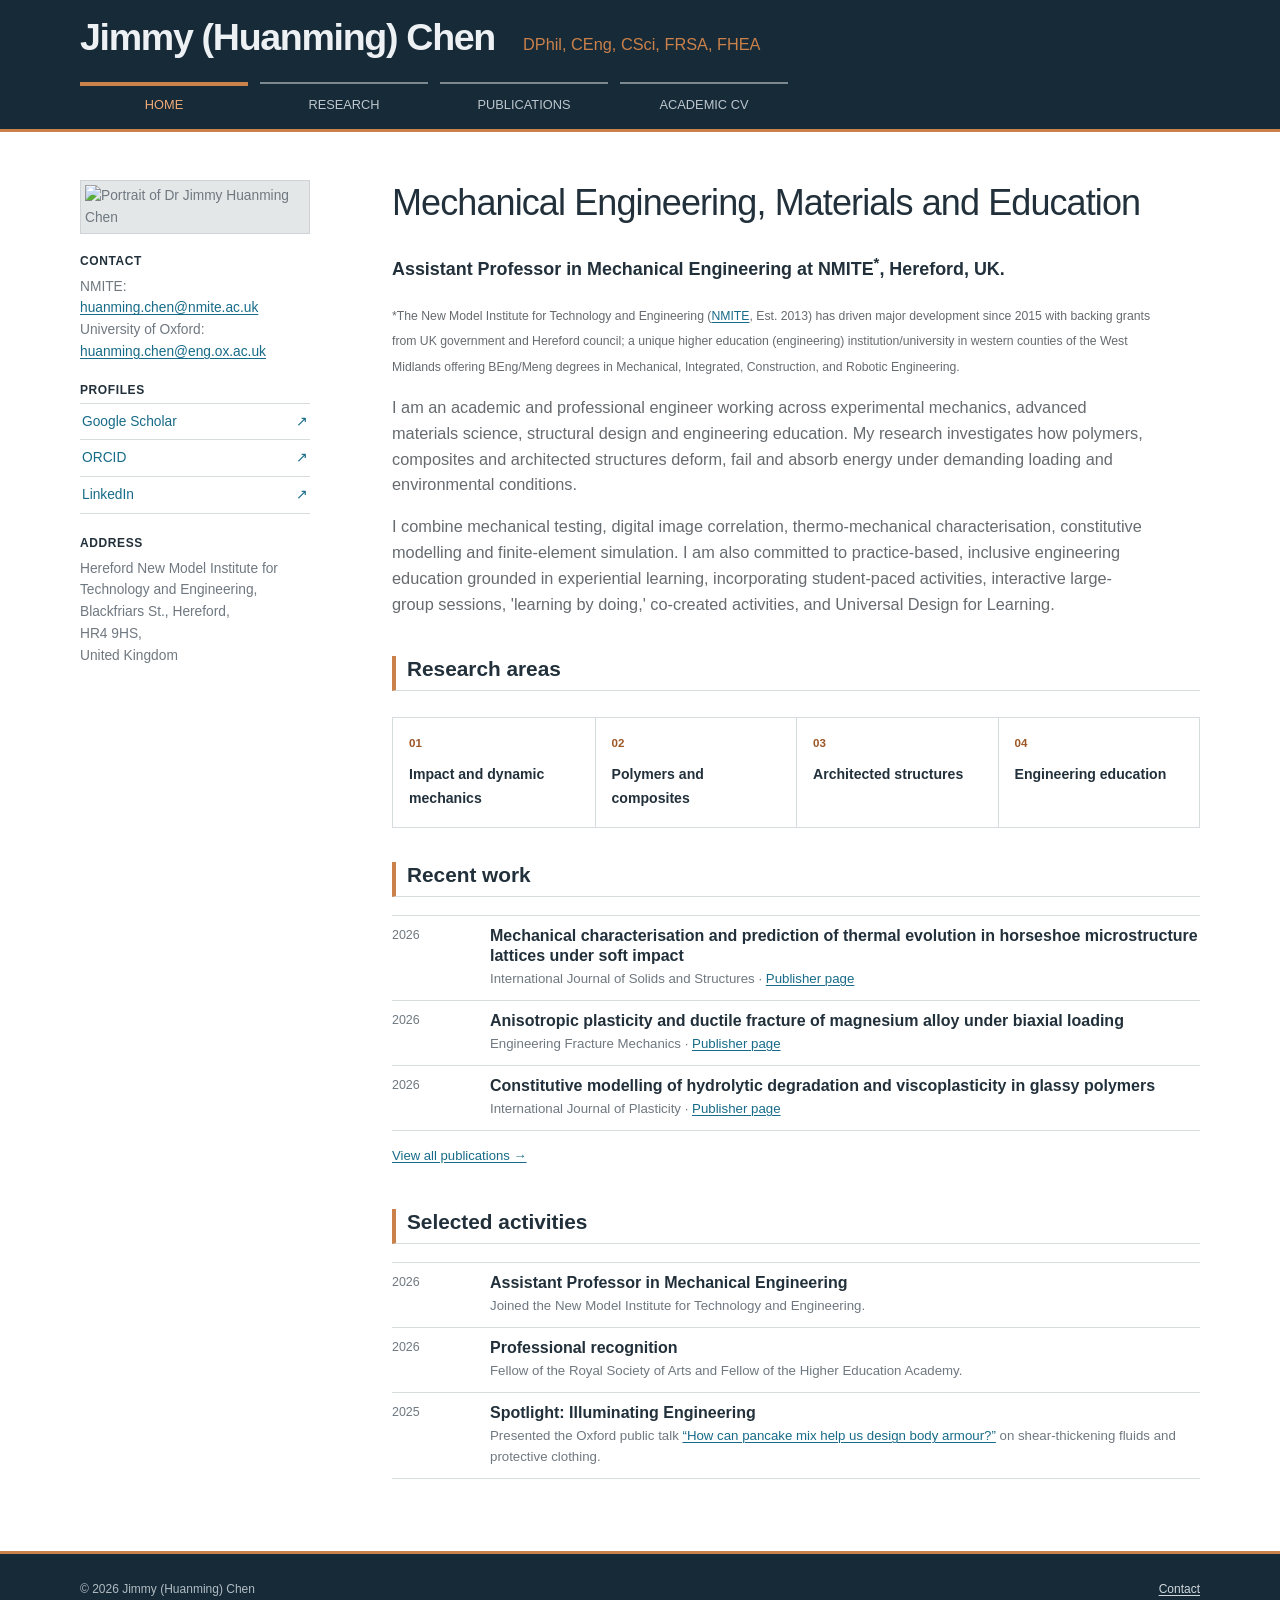
==== index.html @ b81ecf05 "Add postal address to home page" ====
<!doctype html>
<html lang="en">
  <head>
    <meta charset="utf-8">
    <meta name="viewport" content="width=device-width, initial-scale=1">
    <meta name="description" content="Academic homepage of Dr Jimmy (Huanming) Chen, Assistant Professor in Mechanical Engineering.">
    <title>Jimmy (Huanming) Chen | Academic Homepage</title>
    <link rel="stylesheet" href="assets/css/style.css">
  </head>
  <body>
    <a class="skip-link" href="#content">Skip to content</a>
    <header class="site-header">
      <div class="header-inner">
        <div class="brand-row">
          <a class="brand-name" href="index.html">Jimmy (Huanming) Chen</a>
          <span class="brand-credentials">DPhil, CEng, CSci, FRSA, FHEA</span>
        </div>
        <nav class="primary-nav" aria-label="Main navigation">
          <a href="index.html" aria-current="page">Home</a>
          <a href="research.html">Research</a>
          <a href="publications.html">Publications</a>
          <a href="cv.html">Academic CV</a>
        </nav>
      </div>
    </header>

    <main class="page" id="content">
      <div class="home-grid">
        <aside class="profile-sidebar" aria-label="Profile and contact information">
          <div class="portrait-frame">
            <img src="assets/images/jimmy-chen-new-image.png" alt="Portrait of Dr Jimmy Huanming Chen" width="341" height="400">
          </div>
          <address>
            <strong>Contact</strong>
            NMITE:<br>
            <a href="mailto:huanming.chen@nmite.ac.uk">huanming.chen@nmite.ac.uk</a><br>
            University of Oxford:<br>
            <a href="mailto:huanming.chen@eng.ox.ac.uk">huanming.chen@eng.ox.ac.uk</a>
          </address>
          <div>
            <h2>Profiles</h2>
            <ul class="side-links">
              <li><a href="https://scholar.google.com/citations?user=J9IapUAAAAAJ&amp;hl=en"><span>Google Scholar</span><span>↗</span></a></li>
              <li><a href="https://orcid.org/0000-0001-9864-1890"><span>ORCID</span><span>↗</span></a></li>
              <li><a href="https://www.linkedin.com/in/chenhuanming"><span>LinkedIn</span><span>↗</span></a></li>
            </ul>
          </div>
          <address class="postal-address">
            <strong>Address</strong>
            Hereford New Model Institute for Technology and Engineering,<br>
            Blackfriars St., Hereford,<br>
            HR4 9HS,<br>
            United Kingdom
          </address>
        </aside>

        <div>
          <section class="home-intro" aria-labelledby="welcome-title">
            <h1 id="welcome-title">Mechanical Engineering, Materials and Education</h1>
            <p class="role">Assistant Professor in Mechanical Engineering at NMITE<sup>*</sup>, Hereford, UK.</p>
            <p><small style="font-size:0.75em;">*The New Model Institute for Technology and Engineering (<a href="https://nmite.ac.uk/">NMITE</a>, Est. 2013) has driven major development since 2015 with backing grants from UK government and Hereford council; a unique higher education (engineering) institution/university in western counties of the West Midlands offering BEng/Meng degrees in Mechanical, Integrated, Construction, and Robotic Engineering.</small></p>
            <p>
              I am an academic and professional engineer working across experimental mechanics, advanced materials science, structural design and engineering education. My research investigates how polymers, composites and architected structures deform, fail and absorb energy under demanding loading and environmental conditions.
            </p>
            <p>
              I combine mechanical testing, digital image correlation, thermo-mechanical characterisation, constitutive modelling and finite-element simulation. I am also committed to practice-based, inclusive engineering education grounded in experiential learning, incorporating student-paced activities, interactive large-group sessions, 'learning by doing,' co-created activities, and Universal Design for Learning.
            </p>
          </section>

          <section aria-labelledby="areas-title">
            <h2 class="section-title" id="areas-title">Research areas</h2>
            <div class="research-strip">
              <div><span>01</span><strong>Impact and dynamic mechanics</strong></div>
              <div><span>02</span><strong>Polymers and composites</strong></div>
              <div><span>03</span><strong>Architected structures</strong></div>
              <div><span>04</span><strong>Engineering education</strong></div>
            </div>
          </section>

          <section aria-labelledby="recent-title">
            <h2 class="section-title" id="recent-title">Recent work</h2>
            <ul class="compact-list">
              <li>
                <time>2026</time>
                <div><h3>Mechanical characterisation and prediction of thermal evolution in horseshoe microstructure lattices under soft impact</h3><p>International Journal of Solids and Structures · <a href="https://doi.org/10.1016/j.ijsolstr.2026.114134">Publisher page</a></p></div>
              </li>
              <li>
                <time>2026</time>
                <div><h3>Anisotropic plasticity and ductile fracture of magnesium alloy under biaxial loading</h3><p>Engineering Fracture Mechanics · <a href="https://doi.org/10.1016/j.engfracmech.2026.112278">Publisher page</a></p></div>
              </li>
              <li>
                <time>2026</time>
                <div><h3>Constitutive modelling of hydrolytic degradation and viscoplasticity in glassy polymers</h3><p>International Journal of Plasticity · <a href="https://doi.org/10.1016/j.ijplas.2026.104690">Publisher page</a></p></div>
              </li>
            </ul>
            <a class="more-link" href="publications.html">View all publications →</a>
          </section>

          <section class="section-spaced" aria-labelledby="updates-title">
            <h2 class="section-title" id="updates-title">Selected activities</h2>
            <ul class="compact-list">
              <li><time>2026</time><div><h3>Assistant Professor in Mechanical Engineering</h3><p>Joined the New Model Institute for Technology and Engineering.</p></div></li>
              <li><time>2026</time><div><h3>Professional recognition</h3><p>Fellow of the Royal Society of Arts and Fellow of the Higher Education Academy.</p></div></li>
              <li><time>2025</time><div><h3>Spotlight: Illuminating Engineering</h3><p>Presented the Oxford public talk <a href="research.html#public-talk">“How can pancake mix help us design body armour?”</a> on shear-thickening fluids and protective clothing.</p></div></li>
            </ul>
          </section>
        </div>
      </div>
    </main>

    <footer class="site-footer">
      <div><p>© 2026 Jimmy (Huanming) Chen</p><p><a href="mailto:huanming.chen@eng.ox.ac.uk">Contact</a></p></div>
    </footer>
  </body>
</html>
---- assets/css/style.css ----
:root {
  --ink: #3e464c;
  --heading: #21303a;
  --muted: #6f7880;
  --line: #d7dcdf;
  --soft: #f2f4f5;
  --paper: #ffffff;
  --black: #172a38;
  --accent: #ca814a;
  --accent-dark: #9c5727;
  --link: #176b88;
  --max: 1120px;
}

* {
  box-sizing: border-box;
}

html {
  scroll-behavior: smooth;
}

body {
  margin: 0;
  color: var(--ink);
  background: var(--paper);
  font-family: -apple-system, BlinkMacSystemFont, "Segoe UI", Roboto, Helvetica, Arial, sans-serif;
  font-size: 15.5px;
  line-height: 1.58;
}

a {
  color: var(--link);
  text-decoration-thickness: 1px;
  text-underline-offset: 0.16em;
}

a:hover,
a:focus-visible {
  color: #104b61;
}

img {
  display: block;
  max-width: 100%;
}

h1,
h2,
h3,
p,
ul,
ol {
  margin-top: 0;
}

h1,
h2,
h3 {
  color: var(--heading);
  line-height: 1.25;
}

h1 {
  margin-bottom: 26px;
  font-size: clamp(1.75rem, 3vw, 2.25rem);
  font-weight: 500;
  letter-spacing: -0.025em;
}

h2 {
  font-size: 1.3rem;
  font-weight: 600;
}

h3 {
  font-size: 1rem;
  font-weight: 600;
}

[id] {
  scroll-margin-top: 18px;
}

.skip-link {
  position: fixed;
  top: 8px;
  left: 8px;
  z-index: 100;
  padding: 8px 12px;
  color: white;
  background: black;
  transform: translateY(-150%);
}

.skip-link:focus {
  transform: translateY(0);
}

.site-header {
  color: #c6ced3;
  background: var(--black);
  border-bottom: 3px solid var(--accent);
}

.header-inner,
.page,
.site-footer > div {
  width: min(var(--max), calc(100% - 44px));
  margin-inline: auto;
}

.brand-row {
  min-height: 82px;
  padding-top: 17px;
  display: flex;
  align-items: baseline;
  gap: 28px;
}

.brand-name {
  color: #edf1f3;
  font-size: clamp(1.75rem, 4vw, 2.35rem);
  font-weight: 650;
  line-height: 1.1;
  letter-spacing: -0.035em;
  text-decoration: none;
}

.brand-credentials {
  color: var(--accent);
  font-size: 1.02rem;
  font-weight: 400;
}

.primary-nav {
  display: flex;
  gap: 12px;
}

.primary-nav a {
  width: 168px;
  padding: 11px 10px 14px;
  color: #bdc7cd;
  border-top: 2px solid #7c8991;
  font-size: 0.8rem;
  text-align: center;
  text-decoration: none;
  text-transform: uppercase;
}

.primary-nav a:hover,
.primary-nav a:focus-visible,
.primary-nav a[aria-current="page"] {
  color: #efaa76;
  border-top-color: var(--accent);
}

.primary-nav a[aria-current="page"] {
  border-top-width: 4px;
  padding-top: 9px;
}

.page {
  min-height: calc(100vh - 210px);
  padding: 48px 0 72px;
}

.page-heading {
  padding-bottom: 18px;
  border-bottom: 1px solid var(--line);
}

.page-heading p {
  max-width: 760px;
  margin: -14px 0 0;
  color: var(--muted);
}

.section-title {
  margin: 0 0 18px;
  padding: 0 0 8px 11px;
  border-bottom: 1px solid var(--line);
  border-left: 4px solid var(--accent);
}

.home-grid {
  display: grid;
  grid-template-columns: 230px minmax(0, 1fr);
  gap: clamp(42px, 7vw, 82px);
  align-items: start;
}

.profile-sidebar {
  color: var(--muted);
  font-size: 0.86rem;
}

.portrait-frame {
  margin-bottom: 18px;
  padding: 4px;
  background: #e4e7e8;
  border: 1px solid #cfd3d5;
}

.portrait-frame img {
  width: 100%;
  aspect-ratio: 0.8525;
  object-fit: cover;
}

.profile-sidebar address {
  margin-bottom: 20px;
  font-style: normal;
}

.profile-sidebar .postal-address {
  margin-top: 20px;
}

.profile-sidebar address strong,
.profile-sidebar h2 {
  display: block;
  margin-bottom: 5px;
  color: var(--heading);
  font-size: 0.75rem;
  font-weight: 600;
  letter-spacing: 0.05em;
  text-transform: uppercase;
}

.side-links {
  margin: 0;
  padding: 0;
  list-style: none;
  border-top: 1px solid var(--line);
}

.side-links li {
  border-bottom: 1px solid var(--line);
}

.side-links a {
  padding: 7px 2px;
  display: flex;
  justify-content: space-between;
  text-decoration: none;
}

.home-intro {
  margin-bottom: 38px;
  color: #666b6f;
  font-size: 1.02rem;
}

.home-intro .role {
  margin-bottom: 18px;
  color: var(--heading);
  font-size: 1.12rem;
  font-weight: 600;
}

.home-intro p {
  max-width: 760px;
}

.research-strip {
  margin: 26px 0 34px;
  display: grid;
  grid-template-columns: repeat(4, minmax(0, 1fr));
  border: 1px solid var(--line);
}

.research-strip div {
  min-height: 100px;
  padding: 16px;
}

.research-strip div + div {
  border-left: 1px solid var(--line);
}

.research-strip span {
  display: block;
  margin-bottom: 10px;
  color: var(--accent-dark);
  font-size: 0.72rem;
  font-weight: 700;
}

.research-strip strong {
  color: var(--heading);
  font-size: 0.88rem;
  line-height: 1.35;
}

.compact-list {
  margin: 0;
  padding: 0;
  list-style: none;
}

.compact-list li {
  padding: 10px 0;
  display: grid;
  grid-template-columns: 82px minmax(0, 1fr);
  gap: 16px;
  border-top: 1px solid var(--line);
}

.compact-list li:last-child {
  border-bottom: 1px solid var(--line);
}

.compact-list time {
  color: var(--muted);
  font-size: 0.78rem;
  font-variant-numeric: tabular-nums;
}

.compact-list h3 {
  margin-bottom: 3px;
}

.compact-list p {
  margin-bottom: 0;
  color: var(--muted);
  font-size: 0.83rem;
}

.more-link {
  margin-top: 15px;
  display: inline-block;
  font-size: 0.82rem;
}

.section-spaced {
  margin-top: 42px;
}

.research-grid {
  margin: 34px 0 42px;
  display: grid;
  grid-template-columns: repeat(2, minmax(0, 1fr));
  gap: 20px;
}

.research-card {
  min-height: 228px;
  display: grid;
  grid-template-columns: minmax(158px, 41%) minmax(0, 1fr);
  overflow: hidden;
  background: #fafbfb;
  border: 1px solid var(--line);
  border-top: 4px solid var(--accent);
}

.research-card-media {
  min-width: 0;
  margin: 0;
  overflow: hidden;
  background: #edf0f1;
  border-right: 1px solid var(--line);
}

.research-card-media img {
  width: 100%;
  height: 100%;
  object-fit: cover;
}

.research-card-media.lattice-media {
  background: white;
}

.research-card-copy {
  min-width: 0;
  padding: 18px 17px 16px;
  display: flex;
  flex-direction: column;
  align-items: flex-start;
}

.research-card .number {
  color: var(--accent-dark);
  font-size: 0.72rem;
  font-weight: 700;
}

.research-card h2 {
  margin: 9px 0 9px;
  font-size: 1.14rem;
}

.research-card p {
  margin-bottom: 11px;
  color: var(--muted);
  font-size: 0.88rem;
}

.research-card small {
  color: #777;
  font-size: 0.74rem;
}

.research-source {
  margin-top: auto;
  padding-top: 14px;
  font-size: 0.76rem;
  font-weight: 600;
  text-decoration: none;
}

.research-source:hover,
.research-source:focus-visible {
  text-decoration: underline;
}

.talk-section {
  margin: 0 0 42px;
}

.talk-feature {
  display: grid;
  grid-template-columns: minmax(0, 1.42fr) minmax(280px, 0.9fr);
  overflow: hidden;
  background: #fafbfb;
  border: 1px solid var(--line);
}

.talk-video {
  position: relative;
  min-width: 0;
  aspect-ratio: 16 / 9;
  background: var(--black);
}

.talk-video iframe {
  position: absolute;
  inset: 0;
  width: 100%;
  height: 100%;
  border: 0;
}

.talk-copy {
  padding: 25px 25px 22px;
  display: flex;
  flex-direction: column;
  justify-content: center;
}

.talk-meta {
  margin-bottom: 8px;
  color: var(--accent-dark);
  font-size: 0.72rem;
  font-weight: 700;
  letter-spacing: 0.04em;
  text-transform: uppercase;
}

.talk-copy h3 {
  margin-bottom: 11px;
  font-size: 1.18rem;
}

.talk-copy > p:not(.talk-meta):not(.talk-links) {
  margin-bottom: 17px;
  color: var(--muted);
  font-size: 0.84rem;
}

.talk-links {
  margin: 0;
  display: flex;
  flex-wrap: wrap;
  gap: 7px 18px;
  font-size: 0.78rem;
  font-weight: 600;
}

.talk-links a {
  text-decoration: none;
}

.talk-links a:hover,
.talk-links a:focus-visible {
  text-decoration: underline;
}

.research-figure {
  margin: 0 0 42px;
  border: 1px solid var(--line);
}

.research-figure img {
  width: 100%;
  height: 245px;
  object-fit: cover;
  object-position: center 52%;
  filter: saturate(0.7) contrast(0.96);
}

.research-figure figcaption {
  padding: 9px 12px;
  color: var(--muted);
  background: #fafafa;
  font-size: 0.75rem;
}

.publication-list {
  margin: 30px 0 0;
  padding: 0;
  list-style: none;
}

.publication {
  padding: 16px 0;
  display: grid;
  grid-template-columns: 88px minmax(0, 1fr);
  gap: 20px;
  border-top: 1px solid var(--line);
}

.publication:last-child {
  border-bottom: 1px solid var(--line);
}

.pub-cover {
  width: 88px;
  height: 117px;
  align-self: start;
  object-fit: cover;
  object-position: top center;
  background: #f4f5f5;
  border: 1px solid #d3d8da;
}

.pub-platform {
  padding: 10px 7px;
  display: flex;
  flex-direction: column;
  align-items: center;
  justify-content: center;
  gap: 5px;
  color: var(--heading);
  text-align: center;
}

.pub-platform img {
  width: auto;
  max-width: 64px;
  height: auto;
  max-height: 48px;
  object-fit: contain;
}

.pub-platform strong {
  font-size: 0.68rem;
  line-height: 1.15;
  letter-spacing: 0.04em;
  text-transform: uppercase;
}

.pub-platform span {
  color: var(--muted);
  font-size: 0.65rem;
}

.pub-platform.ora {
  gap: 13px;
}

.pub-platform.ora img {
  width: 72px;
  max-width: 100%;
  max-height: none;
}

.pub-mark {
  width: 76px;
  height: 92px;
  padding: 10px 8px;
  display: flex;
  flex-direction: column;
  justify-content: space-between;
  color: #2e5366;
  background: #edf4f6;
  border: 1px solid #d3e1e5;
  border-top: 7px solid #39768e;
}

.pub-mark.green {
  color: #65513f;
  background: #f7f1eb;
  border-color: #eadbcf;
  border-top-color: #bd7543;
}

.pub-mark.amber {
  color: #695d3f;
  background: #f6f3e9;
  border-color: #e6dfc9;
  border-top-color: #a58c45;
}

.pub-mark.slate {
  color: #49545c;
  background: #f0f3f5;
  border-color: #dce2e5;
  border-top-color: #637785;
}

.pub-mark strong {
  font-size: 0.67rem;
  line-height: 1.15;
  letter-spacing: 0.03em;
}

.pub-mark span {
  font-size: 0.72rem;
}

.pub-copy .authors,
.pub-copy .venue,
.pub-copy .links {
  margin-bottom: 3px;
  color: var(--muted);
  font-size: 0.82rem;
  line-height: 1.4;
}

.pub-copy h2 {
  margin: 3px 0 4px;
  color: var(--heading);
  font-size: 0.97rem;
  font-weight: 500;
  line-height: 1.4;
}

.pub-copy .venue {
  color: #555a5d;
  font-size: 0.8rem;
  text-transform: uppercase;
}

.pub-copy .links {
  margin-top: 5px;
}

.pub-copy .links a {
  font-weight: 500;
  text-decoration: none;
}

.pub-copy .links a:hover,
.pub-copy .links a:focus-visible {
  text-decoration: underline;
}

.pub-note {
  margin-top: 17px;
  color: var(--muted);
  font-size: 0.78rem;
}

.cv-layout {
  margin-top: 32px;
  display: grid;
  grid-template-columns: 168px minmax(0, 1fr);
  gap: 48px;
  align-items: start;
}

.cv-nav {
  position: sticky;
  top: 18px;
}

.cv-nav strong {
  display: block;
  margin-bottom: 7px;
  color: var(--heading);
  font-size: 0.72rem;
  letter-spacing: 0.05em;
  text-transform: uppercase;
}

.cv-nav a {
  padding: 5px 0;
  display: block;
  color: var(--muted);
  border-top: 1px solid var(--line);
  font-size: 0.76rem;
  text-decoration: none;
}

.cv-nav a:last-child {
  border-bottom: 1px solid var(--line);
}

.cv-section {
  margin-bottom: 42px;
}

.cv-entry {
  padding: 9px 0;
  display: grid;
  grid-template-columns: 104px minmax(0, 1fr);
  gap: 16px;
  border-top: 1px solid var(--line);
}

.cv-entry:last-child {
  border-bottom: 1px solid var(--line);
}

.cv-entry time {
  color: var(--muted);
  font-size: 0.76rem;
  font-variant-numeric: tabular-nums;
}

.cv-entry h3 {
  margin-bottom: 2px;
  font-size: 0.92rem;
}

.cv-entry p {
  margin-bottom: 0;
  color: var(--muted);
  font-size: 0.8rem;
  line-height: 1.45;
}

.cv-download {
  margin-top: 18px;
  padding: 13px 15px;
  background: var(--soft);
  border-left: 4px solid var(--accent);
  font-size: 0.84rem;
}

.site-footer {
  color: #b1bcc2;
  background: var(--black);
  border-top: 3px solid var(--accent);
}

.site-footer > div {
  min-height: 70px;
  display: flex;
  align-items: center;
  justify-content: space-between;
  gap: 20px;
  font-size: 0.75rem;
}

.site-footer p {
  margin: 0;
}

.site-footer a {
  color: #d1d8dc;
}

@media (max-width: 780px) {
  .header-inner,
  .page,
  .site-footer > div {
    width: min(var(--max), calc(100% - 28px));
  }

  .brand-row {
    min-height: 72px;
    padding: 14px 0 11px;
    display: grid;
    gap: 3px;
  }

  .brand-credentials {
    font-size: 0.84rem;
  }

  .primary-nav {
    overflow-x: auto;
  }

  .primary-nav a {
    min-width: 128px;
  }

  .home-grid,
  .cv-layout {
    grid-template-columns: 1fr;
    gap: 34px;
  }

  .research-grid {
    grid-template-columns: 1fr;
  }

  .talk-feature {
    grid-template-columns: 1fr;
  }

  .profile-sidebar {
    display: grid;
    grid-template-columns: 145px minmax(0, 1fr);
    gap: 20px;
  }

  .portrait-frame {
    grid-row: 1 / span 3;
    margin: 0;
  }

  .profile-sidebar .postal-address {
    margin-top: 0;
  }

  .side-links {
    align-self: start;
  }

  .research-strip {
    grid-template-columns: repeat(2, minmax(0, 1fr));
  }

  .research-strip div + div {
    border-left: 0;
  }

  .research-strip div:nth-child(even) {
    border-left: 1px solid var(--line);
  }

  .research-strip div:nth-child(n + 3) {
    border-top: 1px solid var(--line);
  }

  .cv-nav {
    position: static;
    display: flex;
    flex-wrap: wrap;
    gap: 0 16px;
    border-top: 1px solid var(--line);
    border-bottom: 1px solid var(--line);
  }

  .cv-nav strong {
    width: 100%;
    margin: 8px 0 1px;
  }

  .cv-nav a,
  .cv-nav a:last-child {
    border: 0;
  }
}

@media (max-width: 560px) {
  body {
    font-size: 14.5px;
  }

  .page {
    padding-top: 34px;
  }

  .primary-nav a {
    min-width: 112px;
    font-size: 0.73rem;
  }

  .profile-sidebar {
    grid-template-columns: 112px minmax(0, 1fr);
  }

  .research-strip,
  .research-grid {
    grid-template-columns: 1fr;
  }

  .research-strip div:nth-child(even) {
    border-left: 0;
  }

  .research-strip div + div {
    border-top: 1px solid var(--line);
  }

  .publication {
    grid-template-columns: 58px minmax(0, 1fr);
    gap: 13px;
  }

  .pub-cover,
  .pub-mark {
    width: 58px;
    height: 78px;
    padding: 8px 6px;
  }

  img.pub-cover {
    padding: 0;
  }

  .pub-platform img {
    max-width: 38px;
    max-height: 30px;
  }

  .pub-platform strong {
    font-size: 0.54rem;
  }

  .pub-platform span,
  .pub-platform.ora strong {
    display: none;
  }

  .pub-mark strong {
    font-size: 0.58rem;
  }

  .compact-list li,
  .cv-entry {
    grid-template-columns: 1fr;
    gap: 3px;
  }

  .research-card {
    grid-template-columns: 1fr;
  }

  .research-card-media {
    height: 180px;
    border-right: 0;
    border-bottom: 1px solid var(--line);
  }
}

@media print {
  .site-header,
  .site-footer,
  .cv-nav,
  .side-links,
  .more-link {
    display: none;
  }

  .page {
    width: 100%;
    padding: 0;
  }

  .cv-layout,
  .home-grid {
    display: block;
  }

  .cv-entry,
  .publication,
  .research-card {
    break-inside: avoid;
  }
}

/* Cross-device refinements: preserve image proportions and avoid mobile overflow. */
@media screen {
  img {
    height: auto;
  }

  .portrait-frame {
    width: 100%;
    max-width: 230px;
  }

  .portrait-frame img {
    width: 100%;
    height: auto;
    aspect-ratio: auto;
    object-fit: contain;
  }

  .profile-sidebar address a,
  .pub-copy,
  .research-card-copy,
  .page-heading,
  .home-intro {
    min-width: 0;
    overflow-wrap: anywhere;
  }

  .talk-video iframe {
    max-width: 100%;
  }
}

@media screen and (max-width: 780px) {
  .profile-sidebar {
    grid-template-columns: minmax(145px, 180px) minmax(0, 1fr);
    align-items: start;
  }

  .portrait-frame {
    justify-self: start;
  }
}

@media screen and (max-width: 560px) {
  .header-inner,
  .page,
  .site-footer > div {
    width: min(var(--max), calc(100% - 32px));
  }

  .primary-nav {
    display: grid;
    grid-template-columns: repeat(2, minmax(0, 1fr));
    gap: 0 10px;
    overflow: visible;
  }

  .primary-nav a {
    width: 100%;
    min-width: 0;
  }

  .profile-sidebar {
    display: block;
  }

  .portrait-frame {
    width: min(64vw, 220px);
    max-width: 220px;
    margin: 0 auto 20px;
  }

  .profile-sidebar address {
    margin-bottom: 18px;
  }

  .profile-sidebar .postal-address {
    margin-top: 18px;
  }

  .research-card-media {
    height: auto;
    aspect-ratio: 16 / 10;
  }

  .research-card-media img {
    height: 100%;
  }

  .talk-copy {
    padding: 20px 18px;
  }

  .research-figure img {
    height: auto;
    aspect-ratio: 16 / 9;
  }

  .site-footer > div {
    min-height: 0;
    padding: 14px 0;
    flex-direction: column;
    align-items: flex-start;
    justify-content: center;
    gap: 4px;
  }
}

@media screen and (max-width: 380px) {
  .header-inner,
  .page,
  .site-footer > div {
    width: min(var(--max), calc(100% - 24px));
  }

  .brand-name {
    font-size: 1.55rem;
  }

  .brand-credentials {
    font-size: 0.78rem;
    line-height: 1.35;
  }

  .primary-nav {
    gap: 0 6px;
  }

  .primary-nav a {
    padding-inline: 4px;
    font-size: 0.68rem;
  }

  .portrait-frame {
    width: min(68vw, 210px);
  }
}
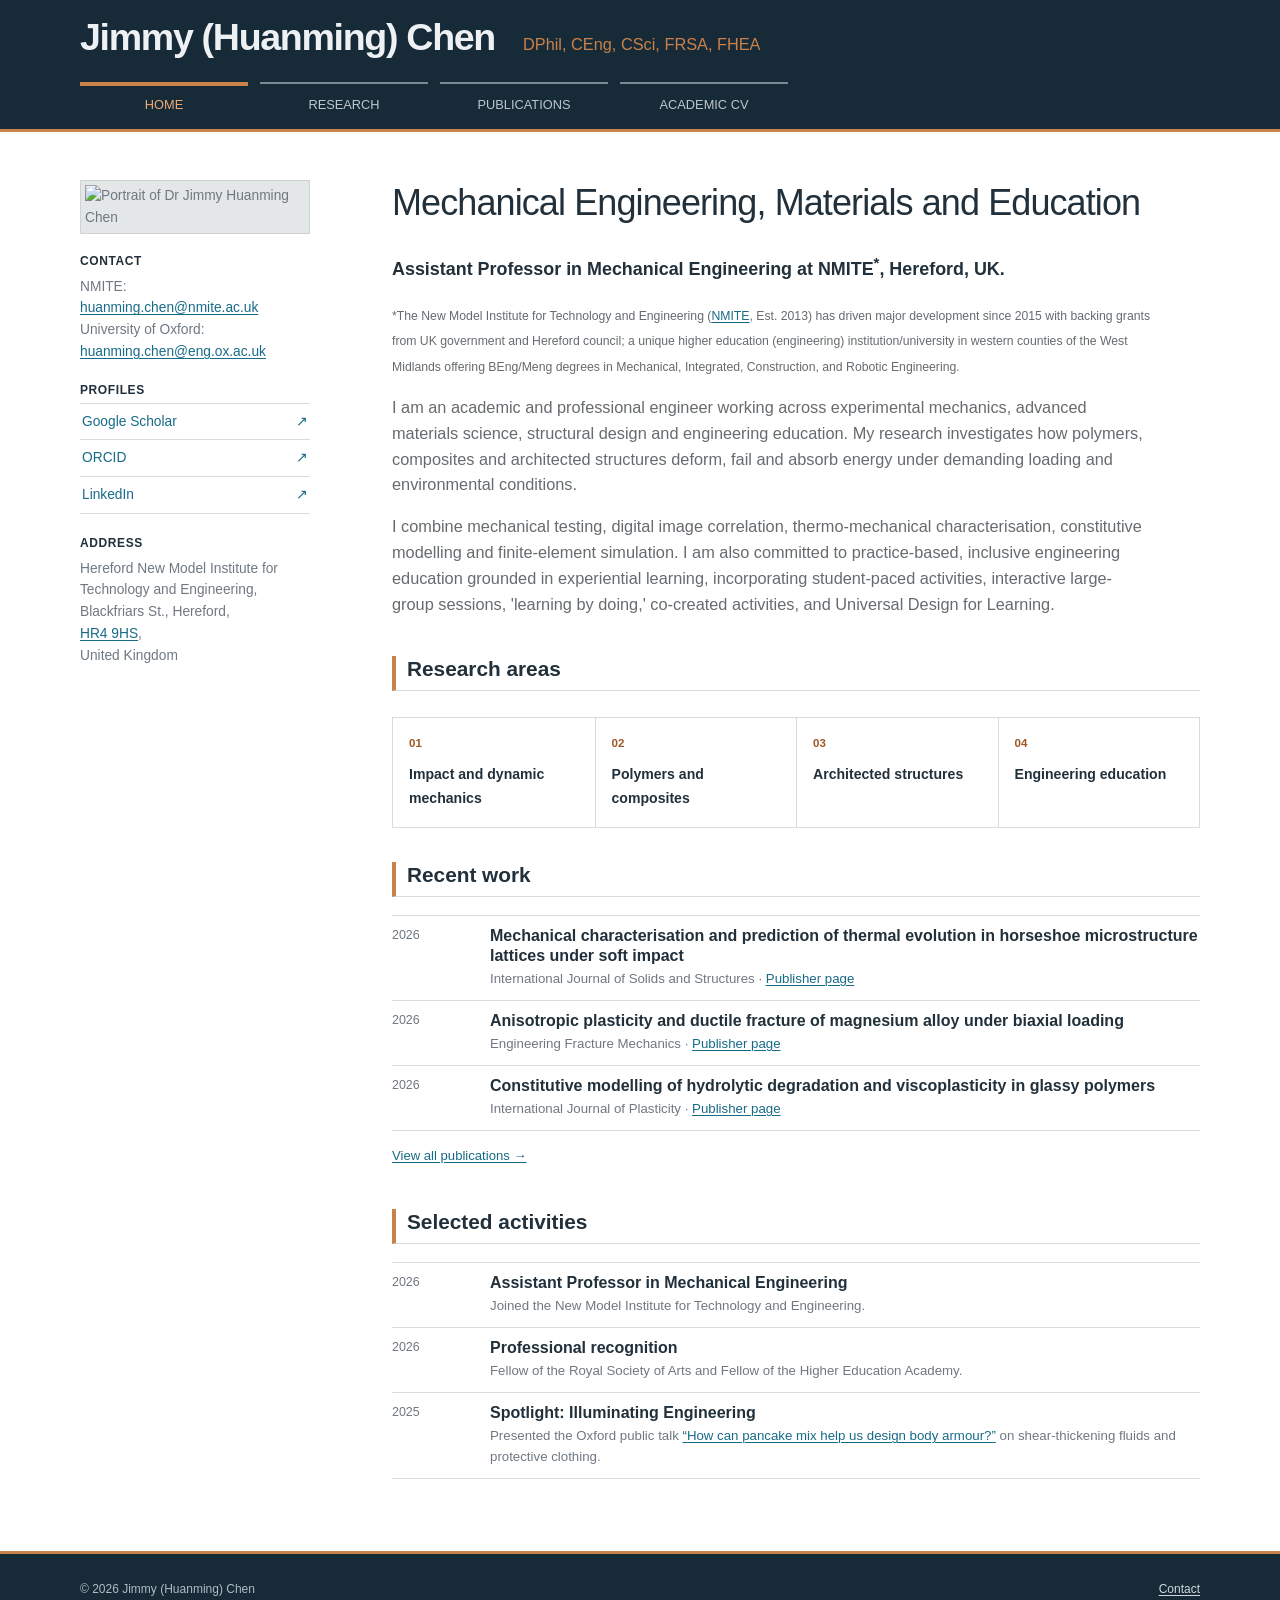
==== commit c270464b: "Link postcode to Google Maps" ====
--- a/index.html
+++ b/index.html
@@ -49,7 +49,7 @@
             <strong>Address</strong>
             Hereford New Model Institute for Technology and Engineering,<br>
             Blackfriars St., Hereford,<br>
-            HR4 9HS,<br>
+            <a href="https://www.google.com/maps/search/?api=1&amp;query=HR4%209HS">HR4 9HS</a>,<br>
             United Kingdom
           </address>
         </aside>
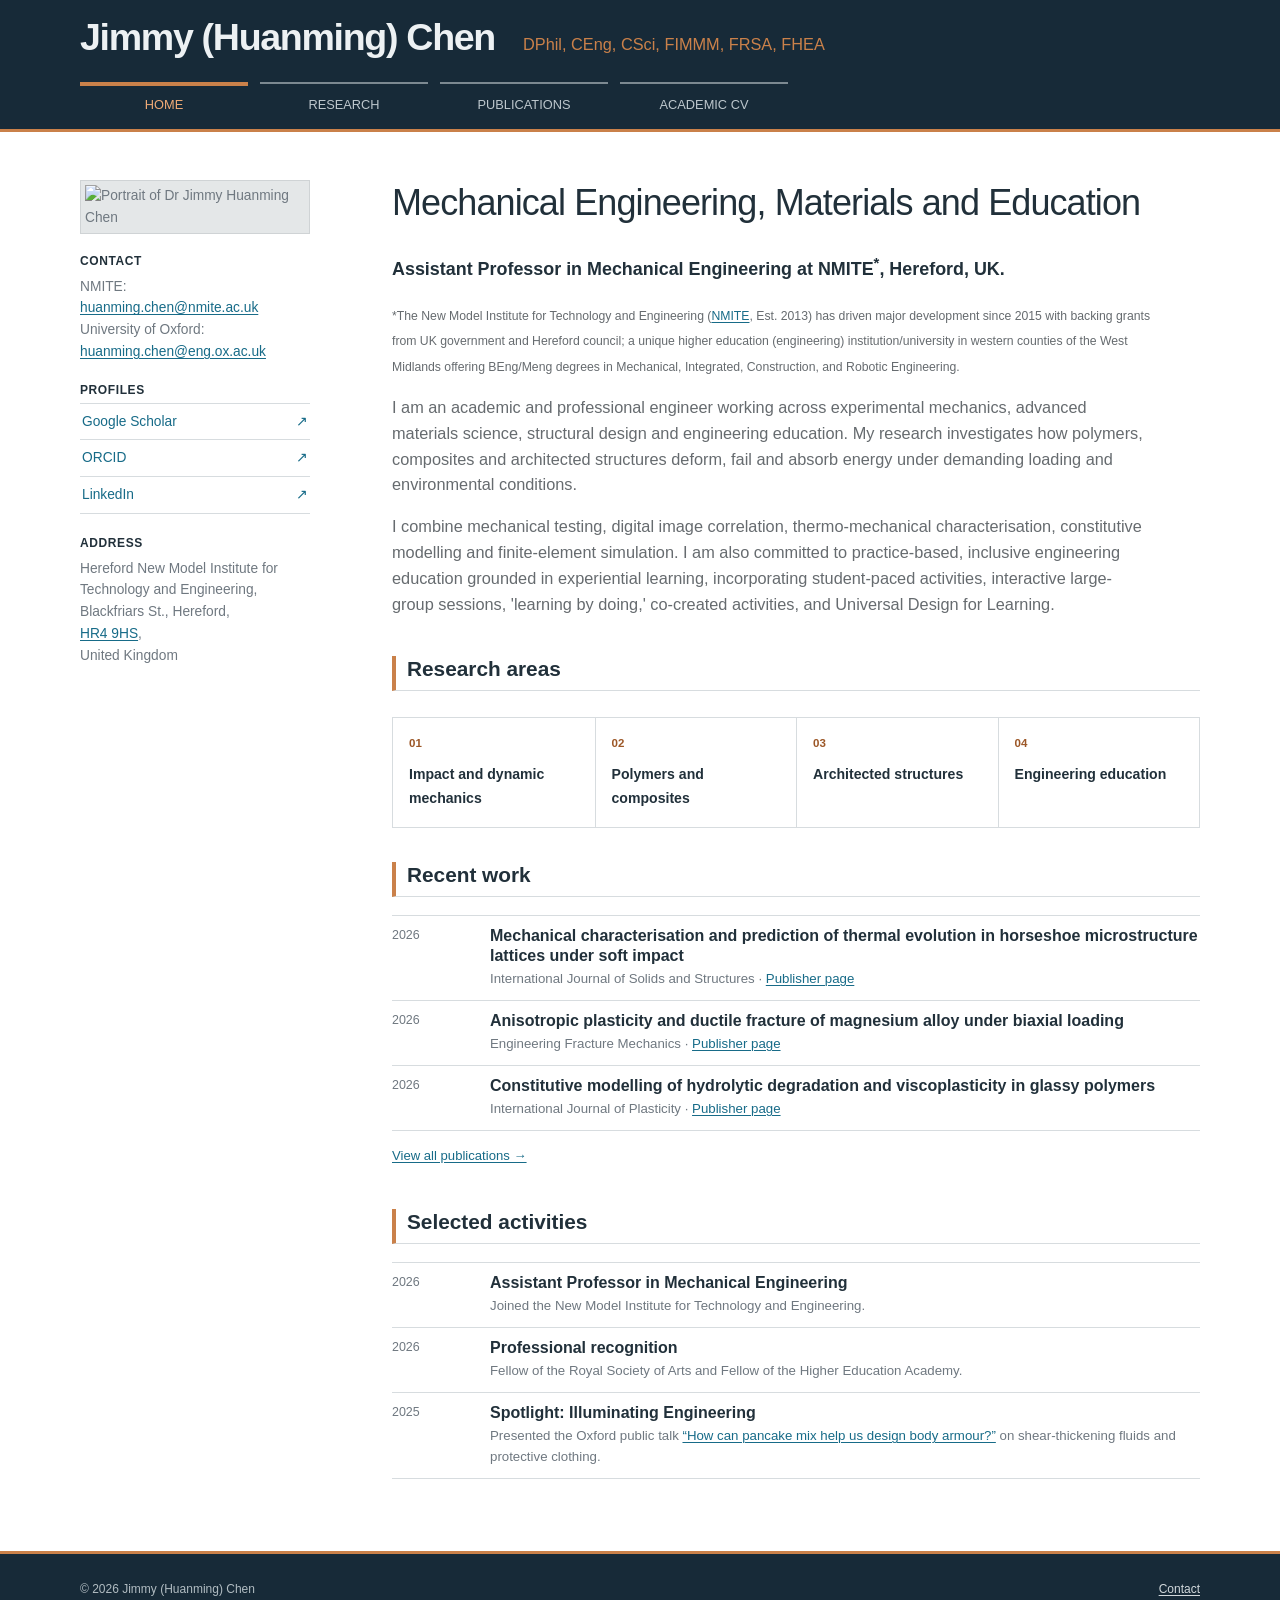
==== commit 1be796f8: "Add achieved FIMMM qualification" ====
--- a/index.html
+++ b/index.html
@@ -13,7 +13,7 @@
       <div class="header-inner">
         <div class="brand-row">
           <a class="brand-name" href="index.html">Jimmy (Huanming) Chen</a>
-          <span class="brand-credentials">DPhil, CEng, CSci, FRSA, FHEA</span>
+          <span class="brand-credentials">DPhil, CEng, CSci, FIMMM, FRSA, FHEA</span>
         </div>
         <nav class="primary-nav" aria-label="Main navigation">
           <a href="index.html" aria-current="page">Home</a>
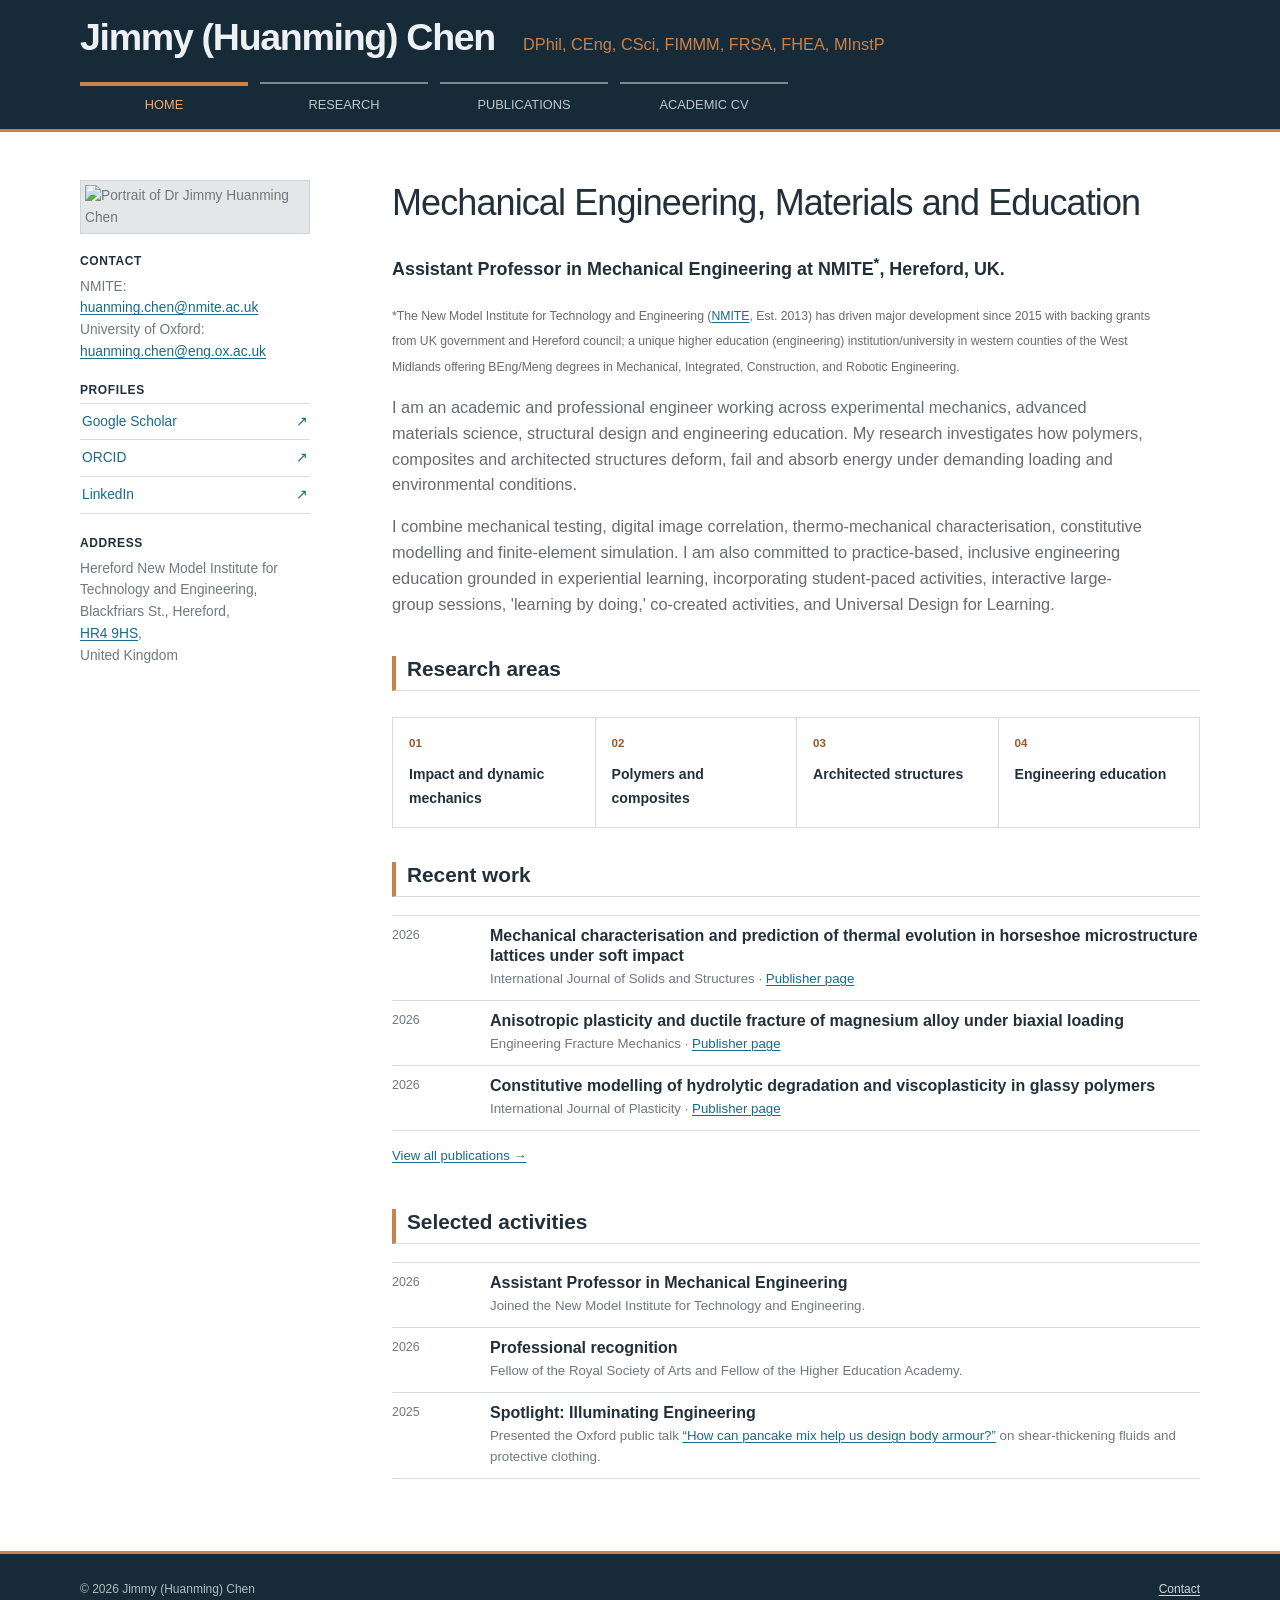
==== commit a94382a8: "Add MInstP to website credentials" ====
--- a/index.html
+++ b/index.html
@@ -13,7 +13,7 @@
       <div class="header-inner">
         <div class="brand-row">
           <a class="brand-name" href="index.html">Jimmy (Huanming) Chen</a>
-          <span class="brand-credentials">DPhil, CEng, CSci, FIMMM, FRSA, FHEA</span>
+          <span class="brand-credentials">DPhil, CEng, CSci, FIMMM, FRSA, FHEA, MInstP</span>
         </div>
         <nav class="primary-nav" aria-label="Main navigation">
           <a href="index.html" aria-current="page">Home</a>
--- a/assets/css/style.css
+++ b/assets/css/style.css
@@ -733,6 +733,360 @@
   line-height: 1.45;
 }
 
+/* Password-protected CPD records */
+.cpd-page {
+  max-width: 1180px;
+}
+
+.cpd-lock-panel {
+  max-width: 560px;
+  padding: 30px;
+  border: 1px solid var(--line);
+  background: #fff;
+}
+
+.cpd-lock-panel h2,
+.cpd-workspace-heading h2,
+.cpd-dialog h2 {
+  margin-bottom: 8px;
+}
+
+.cpd-lock-panel > p,
+.cpd-workspace-heading p {
+  color: var(--muted);
+}
+
+.cpd-lock-panel label,
+.cpd-dialog label,
+.cpd-search-label span {
+  display: block;
+  margin-bottom: 6px;
+  color: var(--heading);
+  font-size: 0.82rem;
+  font-weight: 600;
+}
+
+.cpd-login-row {
+  display: grid;
+  grid-template-columns: minmax(0, 1fr) auto;
+  gap: 10px;
+}
+
+.cpd-login-row input,
+.cpd-search-label input,
+.cpd-dialog input,
+.cpd-dialog textarea {
+  width: 100%;
+  border: 1px solid #b9c0c4;
+  border-radius: 2px;
+  background: #fff;
+  color: var(--text);
+  font: inherit;
+}
+
+.cpd-login-row input,
+.cpd-search-label input,
+.cpd-dialog input {
+  min-height: 42px;
+  padding: 8px 10px;
+}
+
+.cpd-dialog textarea {
+  min-height: 220px;
+  padding: 10px;
+  line-height: 1.5;
+  resize: vertical;
+}
+
+.cpd-login-row input:focus,
+.cpd-search-label input:focus,
+.cpd-dialog input:focus,
+.cpd-dialog textarea:focus {
+  border-color: var(--accent);
+  outline: 2px solid color-mix(in srgb, var(--accent) 22%, transparent);
+  outline-offset: 1px;
+}
+
+.cpd-button,
+.cpd-file-button {
+  min-height: 42px;
+  padding: 9px 14px;
+  border: 1px solid var(--accent);
+  border-radius: 2px;
+  background: var(--accent);
+  color: #fff;
+  font: inherit;
+  font-size: 0.86rem;
+  font-weight: 600;
+  line-height: 1.25;
+  text-align: center;
+  text-decoration: none;
+  cursor: pointer;
+}
+
+.cpd-button:hover,
+.cpd-file-button:hover {
+  background: var(--heading);
+  border-color: var(--heading);
+  color: #fff;
+}
+
+.cpd-button-secondary,
+.cpd-file-button.cpd-button-secondary {
+  background: #fff;
+  color: var(--accent);
+}
+
+.cpd-security-note,
+.cpd-local-note {
+  margin: 20px 0 0;
+  color: var(--muted);
+  font-size: 0.82rem;
+  line-height: 1.5;
+}
+
+.cpd-local-note {
+  padding: 12px 0;
+  border-top: 1px solid var(--line);
+  border-bottom: 1px solid var(--line);
+}
+
+.cpd-form-message {
+  min-height: 1.4em;
+  margin: 10px 0 0;
+  color: #336b42;
+  font-size: 0.84rem;
+}
+
+.cpd-form-message.is-error {
+  color: #a22b2b;
+}
+
+.cpd-workspace-heading {
+  margin-bottom: 20px;
+  display: flex;
+  align-items: start;
+  justify-content: space-between;
+  gap: 24px;
+}
+
+.cpd-year-summary {
+  margin-top: 14px;
+  display: grid;
+  grid-template-columns: repeat(auto-fit, minmax(120px, 1fr));
+  gap: 8px;
+}
+
+.cpd-year-stat {
+  min-width: 0;
+  padding: 9px 11px;
+  border: 1px solid var(--line);
+  background: #fff;
+}
+
+.cpd-total-stat {
+  border-color: var(--accent);
+  background: var(--soft);
+}
+
+.cpd-year-stat strong,
+.cpd-year-stat span {
+  display: block;
+}
+
+.cpd-year-stat strong {
+  margin-bottom: 2px;
+  color: var(--heading);
+  font-size: 0.86rem;
+}
+
+.cpd-year-stat span {
+  color: var(--muted);
+  font-size: 0.76rem;
+  line-height: 1.35;
+}
+
+.cpd-toolbar {
+  margin: 26px 0 8px;
+  display: flex;
+  align-items: end;
+  justify-content: space-between;
+  gap: 20px;
+}
+
+.cpd-search-label {
+  width: min(100%, 440px);
+}
+
+.cpd-actions {
+  display: flex;
+  flex-wrap: wrap;
+  justify-content: flex-end;
+  gap: 8px;
+}
+
+.cpd-file-input {
+  position: absolute;
+  width: 1px;
+  height: 1px;
+  overflow: hidden;
+  clip: rect(0 0 0 0);
+  white-space: nowrap;
+}
+
+.cpd-table-wrap {
+  margin-top: 18px;
+  overflow-x: auto;
+  border: 1px solid var(--line);
+}
+
+.cpd-table {
+  width: 100%;
+  min-width: 760px;
+  border-collapse: collapse;
+  background: #fff;
+  font-size: 0.9rem;
+}
+
+.cpd-table caption {
+  position: absolute;
+  width: 1px;
+  height: 1px;
+  overflow: hidden;
+  clip: rect(0 0 0 0);
+  white-space: nowrap;
+}
+
+.cpd-table th,
+.cpd-table td {
+  padding: 12px 13px;
+  border-right: 1px solid var(--line);
+  border-bottom: 1px solid var(--line);
+  vertical-align: top;
+  text-align: left;
+}
+
+.cpd-table th:last-child,
+.cpd-table td:last-child {
+  border-right: 0;
+}
+
+.cpd-table tbody tr:last-child td {
+  border-bottom: 0;
+}
+
+.cpd-table th {
+  background: #eef1f2;
+  color: var(--heading);
+  font-size: 0.78rem;
+  letter-spacing: 0.025em;
+  text-transform: uppercase;
+}
+
+.cpd-sort-button {
+  padding: 0;
+  border: 0;
+  background: transparent;
+  color: inherit;
+  font: inherit;
+  letter-spacing: inherit;
+  text-transform: inherit;
+  cursor: pointer;
+}
+
+.cpd-sort-button:hover,
+.cpd-sort-button:focus-visible {
+  color: var(--accent);
+  text-decoration: underline;
+}
+
+.cpd-sort-button span {
+  display: inline-block;
+  margin-left: 3px;
+  font-size: 1rem;
+  line-height: 0;
+}
+
+.cpd-table th:first-child {
+  width: 118px;
+}
+
+.cpd-table th:nth-child(3) {
+  width: 70px;
+}
+
+.cpd-table th:last-child {
+  width: 110px;
+}
+
+.cpd-activity-cell {
+  white-space: pre-line;
+}
+
+.cpd-hours-cell {
+  text-align: center !important;
+}
+
+.cpd-row-actions {
+  white-space: nowrap;
+}
+
+.cpd-text-button,
+.cpd-icon-button {
+  padding: 0;
+  border: 0;
+  background: transparent;
+  color: var(--accent);
+  font: inherit;
+  text-decoration: underline;
+  cursor: pointer;
+}
+
+.cpd-text-button + .cpd-text-button {
+  margin-left: 10px;
+}
+
+.cpd-delete-button {
+  color: #a22b2b;
+}
+
+.cpd-dialog {
+  width: min(720px, calc(100% - 32px));
+  max-height: calc(100vh - 48px);
+  padding: 26px;
+  border: 1px solid var(--line);
+  border-radius: 2px;
+  box-shadow: 0 16px 48px rgb(0 0 0 / 0.22);
+}
+
+.cpd-dialog::backdrop {
+  background: rgb(17 27 32 / 0.55);
+}
+
+.cpd-dialog-heading,
+.cpd-dialog-actions {
+  display: flex;
+  align-items: center;
+  justify-content: space-between;
+  gap: 16px;
+}
+
+.cpd-dialog label:not(:first-of-type) {
+  margin-top: 16px;
+}
+
+.cpd-dialog-actions {
+  margin-top: 22px;
+  justify-content: flex-end;
+}
+
+.cpd-icon-button {
+  color: var(--heading);
+  font-size: 1.7rem;
+  line-height: 1;
+  text-decoration: none;
+}
+
 .cv-download {
   margin-top: 18px;
   padding: 13px 15px;
@@ -1104,3 +1458,65 @@
     width: min(68vw, 210px);
   }
 }
+
+@media screen and (max-width: 720px) {
+  .cpd-lock-panel {
+    padding: 22px 18px;
+  }
+
+  .cpd-login-row,
+  .cpd-toolbar {
+    display: block;
+  }
+
+  .cpd-login-row .cpd-button {
+    width: 100%;
+    margin-top: 10px;
+  }
+
+  .cpd-search-label {
+    width: 100%;
+  }
+
+  .cpd-actions {
+    margin-top: 14px;
+    justify-content: flex-start;
+  }
+
+  .cpd-actions .cpd-button,
+  .cpd-actions .cpd-file-button {
+    flex: 1 1 140px;
+  }
+
+  .cpd-workspace-heading {
+    display: block;
+  }
+
+  .cpd-workspace-heading .cpd-button {
+    margin-top: 8px;
+  }
+
+  .cpd-year-summary {
+    grid-template-columns: repeat(3, minmax(0, 1fr));
+  }
+
+  .cpd-dialog {
+    padding: 20px 16px;
+  }
+}
+
+@media screen and (max-width: 420px) {
+  .cpd-year-summary {
+    grid-template-columns: repeat(2, minmax(0, 1fr));
+  }
+}
+
+@media print {
+  .cpd-toolbar,
+  .cpd-row-actions,
+  .cpd-workspace-heading .cpd-button,
+  .cpd-local-note,
+  .cpd-form-message {
+    display: none !important;
+  }
+}
